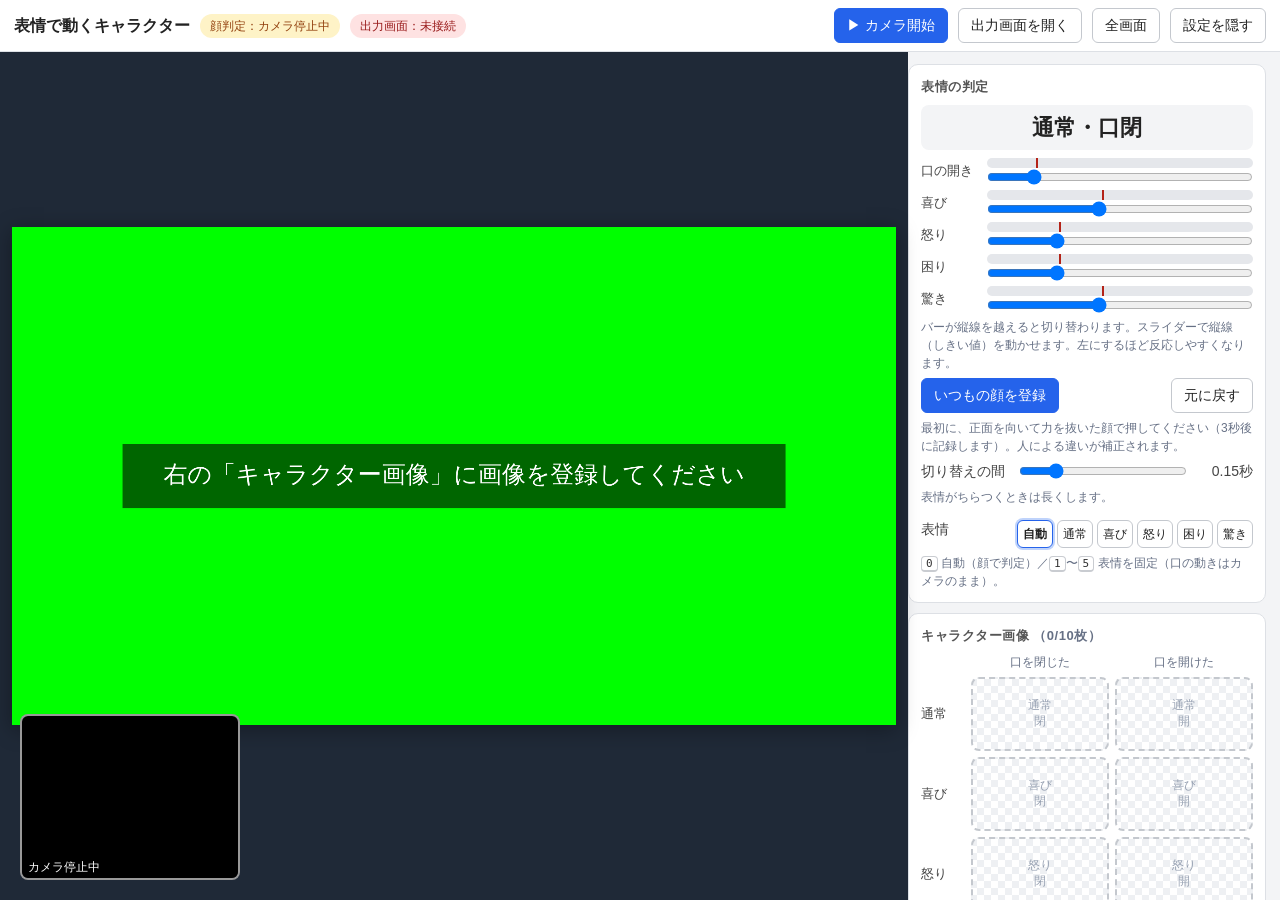
==== index.html @ 8675b038 "Add files via upload" ====
<!doctype html>
<html lang="ja">
<head>
<meta charset="utf-8">
<meta name="viewport" content="width=device-width, initial-scale=1">
<title>表情で動くキャラクター</title>
<link rel="icon" href="data:image/svg+xml,%3Csvg xmlns=%22http://www.w3.org/2000/svg%22 viewBox=%220 0 100 100%22%3E%3Ctext y=%22.9em%22 font-size=%2290%22%3E%F0%9F%99%82%3C/text%3E%3C/svg%3E">
<link rel="stylesheet" href="css/style.css">
<link rel="stylesheet" href="css/app.css">
</head>
<body>
<header>
  <h1>表情で動くキャラクター</h1>
  <span id="camStatus" class="pill wait">顔判定：準備中…</span>
  <span id="stageStatus" class="pill ng">出力画面：未接続</span>
  <span class="spacer"></span>
  <button id="btnCam" class="primary" disabled>▶ カメラ開始</button>
  <button id="btnOpenStage">出力画面を開く</button>
  <button id="btnFull" title="キャラクターだけを全画面表示（F）">全画面</button>
  <button id="btnPanel" title="右の設定を隠す／出す（H）">設定を隠す</button>
</header>

<main>
  <section id="stageWrap">
    <canvas id="cv" width="1920" height="1080"></canvas>
    <div id="monitor">
      <video id="video" playsinline muted></video>
      <div id="monLabel">カメラ停止中</div>
    </div>
    <div id="countdown" class="hide"></div>
  </section>

  <aside>
    <div class="card">
      <h2>表情の判定 <span class="muted" id="fps"></span></h2>
      <div id="now" class="now">—</div>
      <div id="meters"></div>
      <p class="note">バーが縦線を越えると切り替わります。スライダーで縦線（しきい値）を動かせます。左にするほど反応しやすくなります。</p>
      <div class="row"><button id="btnCalib" class="primary">いつもの顔を登録</button><span class="spacer"></span><button id="btnResetDetect">元に戻す</button></div>
      <p class="note">最初に、正面を向いて力を抜いた顔で押してください（3秒後に記録します）。人による違いが補正されます。</p>
      <div class="row"><label for="rngHold">切り替えの間</label><input id="rngHold" type="range" min="0" max="800" step="10"><output id="outHold"></output></div>
      <p class="note">表情がちらつくときは長くします。</p>
      <div class="row"><label>表情</label><div id="faceButtons" class="faces"></div></div>
      <p class="note"><kbd>0</kbd> 自動（顔で判定）／<kbd>1</kbd>〜<kbd>5</kbd> 表情を固定（口の動きはカメラのまま）。</p>
    </div>

    <div class="card" id="imgCard">
      <h2>キャラクター画像 <span id="imgCount" class="muted"></span></h2>
      <div id="slots" class="slots"></div>
      <div class="row"><button id="btnBulk" class="primary">画像をまとめて選ぶ</button><span class="spacer"></span><button id="btnSample">サンプル</button></div>
      <input id="fileBulk" type="file" accept="image/png,image/webp,image/jpeg" multiple hidden>
      <input id="fileOne" type="file" accept="image/png,image/webp,image/jpeg" hidden>
      <p class="note">枠をクリックして1枚ずつ選ぶか、ファイルを枠にドラッグします。ファイル名を <code>happy_open.png</code>・<code>喜び_開.png</code> のようにしておくと、「まとめて選ぶ」で10枚が自動で振り分けられます。背景が透明なPNGを、10枚とも同じ大きさで用意してください。</p>
      <div class="row"><button id="btnExport">キャラクターを書き出す</button><button id="btnImport">読み込む</button></div>
      <input id="fileImport" type="file" accept=".json,application/json" hidden>
      <p class="note">「しゃべるキャラクター」で書き出したファイルもそのまま読み込めます。</p>
    </div>

    <div class="card">
      <h2>表示</h2>
      <div class="row"><label>背景色</label>
        <div class="seg" id="bgButtons">
          <button data-bg="#00ff00"><i style="background:#00ff00"></i>緑</button>
          <button data-bg="#0000ff"><i style="background:#0000ff"></i>青</button>
          <button data-bg="#ff00ff"><i style="background:#ff00ff"></i>マゼンタ</button>
          <button data-bg="#ffffff"><i style="background:#ffffff"></i>白</button>
        </div>
      </div>
      <div class="row"><label for="rngX">左右</label><input id="rngX" type="range" min="-960" max="960" step="5"><output id="outX"></output></div>
      <div class="row"><label for="rngY">上下</label><input id="rngY" type="range" min="-540" max="540" step="5"><output id="outY"></output></div>
      <div class="row"><label for="rngScale">大きさ</label><input id="rngScale" type="range" min="0.2" max="2" step="0.01"><output id="outScale"></output></div>
      <div class="row"><label for="rngMotion">頭の動き</label><input id="rngMotion" type="range" min="0" max="1.5" step="0.05"><output id="outMotion"></output></div>
      <div class="row"><label class="check"><input id="chkBounce" type="checkbox"> 口を開けると少し弾む</label></div>
      <div class="row"><label class="check"><input id="chkMirror" type="checkbox"> 鏡のように動かす（カメラ映像を左右反転）</label></div>
      <div class="row"><span class="spacer"></span><button id="btnResetLayout">位置と大きさを元に戻す</button></div>
    </div>

    <div class="card">
      <h2>カメラ</h2>
      <div class="row"><label for="selCam">使うカメラ</label><select id="selCam"><option value="">標準のカメラ</option></select></div>
      <div class="row"><label class="check"><input id="chkMonitor" type="checkbox"> カメラ映像を左下に表示（<kbd>M</kbd>）</label></div>
      <p class="note">カメラの映像はこのパソコンの中だけで処理され、どこにも送られません。</p>
    </div>
  </aside>
</main>
<div id="toast" class="hide"></div>
<script src="js/common.js"></script>
<script src="js/detect.js"></script>
<script src="js/render.js"></script>
<script type="module" src="js/app.js"></script>
</body>
</html>
---- css/style.css ----
* { box-sizing: border-box; }
html, body { margin: 0; height: 100%; }
body { font: 14px/1.5 -apple-system, BlinkMacSystemFont, "Hiragino Sans", "Noto Sans JP", sans-serif; color: #222; background: #f3f4f6; display: flex; flex-direction: column; }
h1 { font-size: 16px; margin: 0; white-space: nowrap; }
h2 { font-size: 13px; margin: 0 0 8px; color: #555; letter-spacing: .04em; }
kbd { font: 11px ui-monospace, Menlo, monospace; background: #fff; border: 1px solid #c9ccd1; border-bottom-width: 2px; border-radius: 4px; padding: 0 4px; color: #333; }
button { font: inherit; padding: 6px 12px; border: 1px solid #c4c8ce; border-radius: 6px; background: #fff; color: #222; cursor: pointer; white-space: nowrap; }
button:hover { background: #f0f2f5; }
button:disabled { opacity: .5; cursor: default; }
button.primary { background: #2563eb; border-color: #2563eb; color: #fff; }
button.primary:hover { background: #1d4fd8; }
button.primary kbd { background: #1d4fd8; border-color: #6d9bf5; color: #fff; }
button.danger { color: #b42318; border-color: #e3b5b0; }
input[type=text], select, textarea { font: inherit; padding: 6px 8px; border: 1px solid #c4c8ce; border-radius: 6px; background: #fff; color: #222; }
textarea { resize: vertical; width: 100%; }
.spacer { flex: 1; }
.muted { color: #667085; }
.note { margin: 6px 0 0; font-size: 12px; color: #667085; }
code { background: #eef0f3; padding: 0 4px; border-radius: 4px; }

header { display: flex; align-items: center; gap: 10px; padding: 8px 14px; background: #fff; border-bottom: 1px solid #dde0e5; }
header .title { width: 200px; }
.pill { font-size: 12px; padding: 3px 10px; border-radius: 999px; white-space: nowrap; }
.pill.ok { background: #dcfce7; color: #166534; }
.pill.ng { background: #fee2e2; color: #991b1b; }
.pill.wait { background: #fef3c7; color: #92400e; }

main { flex: 1; min-height: 0; display: flex; }
#scriptPane { flex: 1; min-width: 0; overflow-y: auto; padding: 12px 14px 40px; }
aside { width: 372px; flex: none; overflow-y: auto; padding: 12px 14px 40px 0; }
.toolbar { display: flex; align-items: center; gap: 8px; margin-bottom: 10px; flex-wrap: wrap; }
#scriptPane > .toolbar:first-child { position: sticky; top: -12px; z-index: 5; background: #f3f4f6; padding: 12px 0 8px; margin: -12px 0 4px; }
.help { font-size: 12px; color: #667085; line-height: 2; }

.line { display: flex; align-items: flex-start; gap: 8px; padding: 8px; margin-bottom: 6px; background: #fff; border: 1px solid #dde0e5; border-left: 5px solid transparent; border-radius: 8px; }
.line.cursor { border-left-color: #2563eb; }
.line.playing { background: #fff7e0; border-color: #f2c94c; border-left-color: #f59e0b; }
.line .no { flex: none; width: 34px; height: 34px; padding: 0; border-radius: 50%; font-weight: 600; color: #555; }
.line.cursor .no { background: #2563eb; border-color: #2563eb; color: #fff; }
.line .thumb { flex: none; width: 46px; height: 46px; border-radius: 8px; background-color: #e8f3e6; background-repeat: no-repeat; border: 1px solid #dde0e5; }
.line .sels { flex: none; display: flex; flex-direction: column; gap: 4px; width: 96px; }
.line .sels select { width: 100%; }
.line textarea { flex: 1; min-height: 46px; line-height: 1.6; font-size: 15px; resize: none; overflow: hidden; }
.line .st { flex: none; width: 62px; font-size: 12px; text-align: center; padding-top: 12px; color: #98a2b3; }
.line .st.ok { color: #15803d; } .line .st.busy { color: #b45309; } .line .st.err { color: #b42318; cursor: help; }
.line .acts { flex: none; display: flex; gap: 4px; padding-top: 6px; }
.line .acts button { padding: 3px 8px; }
.line .acts .play { color: #2563eb; border-color: #9db8f5; }

.card { background: #fff; border: 1px solid #dde0e5; border-radius: 10px; padding: 12px; margin-bottom: 10px; }
.row { display: flex; align-items: center; gap: 8px; margin-top: 6px; }
.row > label:first-child { flex: none; width: 88px; color: #444; white-space: nowrap; }
.row input[type=range] { flex: 1; min-width: 0; }
.row select, .row input[type=text] { flex: 1; min-width: 0; }
.row output { flex: none; width: 56px; text-align: right; font-variant-numeric: tabular-nums; color: #444; }
.check { display: flex; align-items: center; gap: 4px; white-space: nowrap; }
.seg { display: flex; gap: 6px; flex: 1; }
.seg button { flex: 1; padding: 5px 4px; display: flex; align-items: center; justify-content: center; gap: 5px; }
.seg button i { width: 14px; height: 14px; border-radius: 3px; border: 1px solid rgba(0,0,0,.25); }
.seg button.on { border-color: #2563eb; box-shadow: 0 0 0 2px #bfd3fb; font-weight: 600; }
.preview { aspect-ratio: 16 / 9; border-radius: 6px; overflow: hidden; border: 1px solid #c4c8ce; background: #000; }
.preview iframe { width: 100%; height: 100%; border: 0; display: block; pointer-events: none; }
.faces { display: grid; grid-template-columns: repeat(3, 1fr); gap: 6px; margin-top: 8px; }
.faces button { padding: 4px; font-size: 12px; }
.faces button.on { border-color: #2563eb; box-shadow: 0 0 0 2px #bfd3fb; font-weight: 600; }

dialog { border: 0; border-radius: 12px; padding: 18px; width: min(640px, 90vw); box-shadow: 0 20px 60px rgba(0,0,0,.3); }
dialog::backdrop { background: rgba(0,0,0,.4); }
#toast { position: fixed; left: 50%; bottom: 24px; transform: translateX(-50%); background: #1f2937; color: #fff; padding: 10px 18px; border-radius: 8px; max-width: 80vw; z-index: 50; transition: opacity .3s; }
#toast.hide { opacity: 0; pointer-events: none; }
#toast.err { background: #b42318; }

/* --- Web版で追加 --- */
.slots { display: grid; grid-template-columns: 44px 1fr 1fr; gap: 6px; align-items: center; }
.slots .hd { font-size: 12px; color: #667085; text-align: center; }
.slots .emo { font-size: 13px; color: #444; }
.slot { position: relative; height: 74px; border: 2px dashed #c4c8ce; border-radius: 8px; cursor: pointer;
        background: repeating-conic-gradient(#eef0f3 0% 25%, #fff 0% 50%) 50% / 14px 14px; display: flex; align-items: center; justify-content: center; overflow: hidden; }
.slot:hover { border-color: #2563eb; }
.slot.has { border-style: solid; border-color: #9fc79a; }
.slot.drag, #imgCard.drag { outline: 3px solid #2563eb; outline-offset: 2px; }
.slot img { max-width: 100%; max-height: 100%; object-fit: contain; display: block; pointer-events: none; }
.slot .empty { font-size: 12px; color: #98a2b3; pointer-events: none; text-align: center; line-height: 1.3; }
.slot .del { position: absolute; top: 2px; right: 2px; padding: 0 5px; font-size: 11px; line-height: 16px; border-radius: 4px; background: rgba(255,255,255,.9); }
.slot .warn { position: absolute; left: 2px; bottom: 2px; font-size: 10px; background: #fef3c7; color: #92400e; padding: 0 4px; border-radius: 4px; pointer-events: none; }
.line .thumb { background-size: contain; background-position: center bottom; }
.faces { grid-template-columns: repeat(5, 1fr); }
.row > label.check:first-child { width: auto; }
.slot .empty { white-space: pre-line; }
---- css/app.css ----
/* 表情で動くキャラクター 追加分 */
#stageWrap { flex: 1; min-width: 0; position: relative; background: #1f2937; display: flex; align-items: center; justify-content: center; padding: 12px; }
#cv { max-width: 100%; max-height: 100%; aspect-ratio: 16 / 9; width: 100%; height: auto; display: block; box-shadow: 0 4px 20px rgba(0,0,0,.35); }
#stageWrap:fullscreen { padding: 0; background: #000; }
#stageWrap:fullscreen #monitor, #stageWrap:fullscreen #countdown { display: none; }
#monitor { position: absolute; left: 20px; bottom: 20px; width: 220px; border-radius: 8px; overflow: hidden; background: #000; border: 2px solid rgba(255,255,255,.6); }
#monitor video { width: 100%; display: block; aspect-ratio: 4 / 3; object-fit: cover; }
#monitor.mirror video { transform: scaleX(-1); }
#monitor.hide { display: none; }
#monLabel { position: absolute; left: 0; right: 0; bottom: 0; background: rgba(0,0,0,.6); color: #fff; font-size: 12px; padding: 2px 6px; }
#monLabel.lost { background: rgba(180,35,24,.85); }
#countdown { position: absolute; inset: 0; display: flex; align-items: center; justify-content: center; font-size: 120px; font-weight: 700; color: #fff; text-shadow: 0 4px 20px rgba(0,0,0,.6); pointer-events: none; background: rgba(0,0,0,.25); text-align: center; }
#countdown small { display: block; font-size: 28px; font-weight: 500; }
#countdown.hide { display: none; }
body.nopanel aside { display: none; }
.now { font-size: 22px; font-weight: 700; text-align: center; padding: 6px; border-radius: 8px; background: #f3f4f6; margin-bottom: 8px; }
.now.manual { background: #fef3c7; }
.mrow { display: grid; grid-template-columns: 58px 1fr; gap: 2px 8px; align-items: center; margin-top: 6px; }
.mrow .lb { font-size: 13px; color: #444; grid-row: span 2; }
.mrow.on .lb { color: #1d4fd8; font-weight: 700; }
.meter { position: relative; height: 10px; background: #e5e7eb; border-radius: 5px; overflow: hidden; }
.meter b { position: absolute; left: 0; top: 0; bottom: 0; background: #9db8f5; border-radius: 5px; }
.mrow.on .meter b { background: #2563eb; }
.meter i { position: absolute; top: -2px; bottom: -2px; width: 2px; background: #b42318; }
.mrow input[type=range] { width: 100%; margin: 0; height: 14px; }
.faces { display: grid; grid-template-columns: repeat(6, 1fr); gap: 4px; flex: 1; }
.faces button { padding: 4px 2px; font-size: 12px; }
.faces button.on { border-color: #2563eb; box-shadow: 0 0 0 2px #bfd3fb; font-weight: 600; }
.slot .empty { white-space: pre-line; }
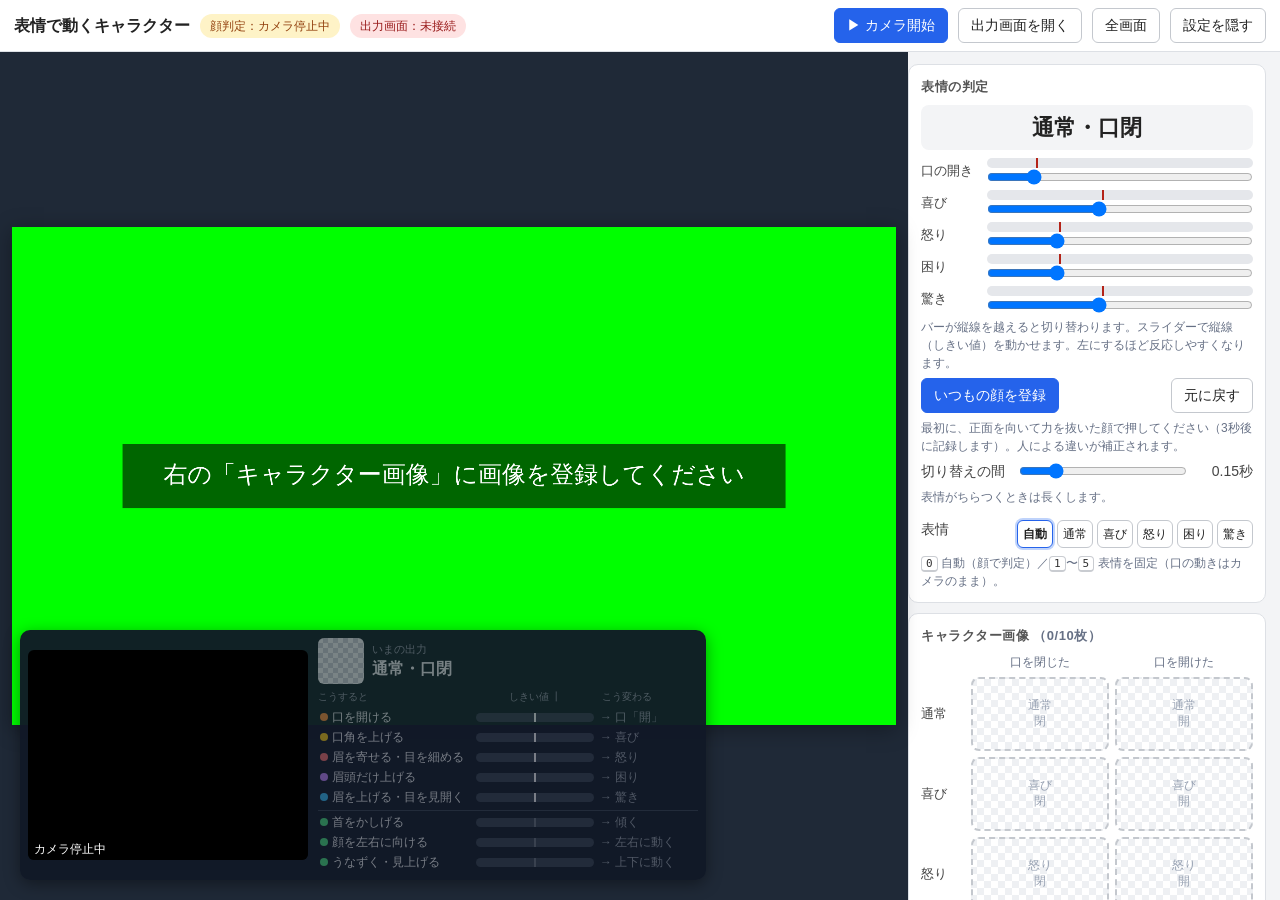
==== commit f83196f4: "Add files via upload" ====
--- a/index.html
+++ b/index.html
@@ -24,8 +24,19 @@
   <section id="stageWrap">
     <canvas id="cv" width="1920" height="1080"></canvas>
     <div id="monitor">
-      <video id="video" playsinline muted></video>
-      <div id="monLabel">カメラ停止中</div>
+      <div id="camBox">
+        <video id="video" playsinline muted></video>
+        <canvas id="ov"></canvas>
+        <div id="monLabel">カメラ停止中</div>
+      </div>
+      <div id="guide">
+        <div class="gh">
+          <div class="gthumb"><img id="gThumb" alt=""></div>
+          <div><small>いまの出力</small><b id="gNow">—</b></div>
+        </div>
+        <div class="gcap"><span>こうすると</span><span>しきい値 ┃</span><span>こう変わる</span></div>
+        <div id="gRows"></div>
+      </div>
     </div>
     <div id="countdown" class="hide"></div>
   </section>
@@ -78,7 +89,7 @@
     <div class="card">
       <h2>カメラ</h2>
       <div class="row"><label for="selCam">使うカメラ</label><select id="selCam"><option value="">標準のカメラ</option></select></div>
-      <div class="row"><label class="check"><input id="chkMonitor" type="checkbox"> カメラ映像を左下に表示（<kbd>M</kbd>）</label></div>
+      <div class="row"><label class="check"><input id="chkMonitor" type="checkbox"> カメラ映像とガイドを左下に表示（<kbd>M</kbd>）</label></div>
       <p class="note">カメラの映像はこのパソコンの中だけで処理され、どこにも送られません。</p>
     </div>
   </aside>
--- a/css/app.css
+++ b/css/app.css
@@ -3,12 +3,36 @@
 #cv { max-width: 100%; max-height: 100%; aspect-ratio: 16 / 9; width: 100%; height: auto; display: block; box-shadow: 0 4px 20px rgba(0,0,0,.35); }
 #stageWrap:fullscreen { padding: 0; background: #000; }
 #stageWrap:fullscreen #monitor, #stageWrap:fullscreen #countdown { display: none; }
-#monitor { position: absolute; left: 20px; bottom: 20px; width: 220px; border-radius: 8px; overflow: hidden; background: #000; border: 2px solid rgba(255,255,255,.6); }
-#monitor video { width: 100%; display: block; aspect-ratio: 4 / 3; object-fit: cover; }
-#monitor.mirror video { transform: scaleX(-1); }
+#monitor { position: absolute; left: 20px; bottom: 20px; display: flex; gap: 10px; align-items: stretch; padding: 8px; border-radius: 10px;
+           background: rgba(17,24,39,.96); color: #f3f4f6; box-shadow: 0 4px 16px rgba(0,0,0,.4); max-width: calc(100% - 40px); }
 #monitor.hide { display: none; }
+#camBox { position: relative; width: 280px; aspect-ratio: 4 / 3; flex: none; border-radius: 6px; overflow: hidden; background: #000; align-self: center; }
+#camBox video, #camBox canvas { position: absolute; inset: 0; width: 100%; height: 100%; object-fit: cover; display: block; }
+#monitor.mirror #camBox video, #monitor.mirror #camBox canvas { transform: scaleX(-1); }
 #monLabel { position: absolute; left: 0; right: 0; bottom: 0; background: rgba(0,0,0,.6); color: #fff; font-size: 12px; padding: 2px 6px; }
 #monLabel.lost { background: rgba(180,35,24,.85); }
+#guide { width: 380px; font-size: 12px; display: flex; flex-direction: column; gap: 3px; }
+#guide.off { opacity: .45; }
+.gh { display: flex; align-items: center; gap: 8px; margin-bottom: 2px; }
+.gh small { display: block; color: #9ca3af; font-size: 11px; }
+.gh b { font-size: 16px; }
+.gthumb { width: 46px; height: 46px; border-radius: 6px; background: repeating-conic-gradient(#d1d5db 0 25%, #f9fafb 0 50%) 0 0 / 10px 10px; overflow: hidden; flex: none; }
+.gthumb img { width: 100%; height: 100%; object-fit: cover; object-position: 50% 12%; display: block; }
+.gthumb img:not([src]) { visibility: hidden; }
+.gcap { display: grid; grid-template-columns: 150px 1fr 96px; gap: 6px; color: #9ca3af; font-size: 10px; }
+.gcap span:nth-child(2) { text-align: center; }
+.grow { display: grid; grid-template-columns: 150px 1fr 96px; gap: 6px; align-items: center; border-radius: 4px; padding: 1px 2px; }
+.grow .gd { white-space: nowrap; overflow: hidden; text-overflow: ellipsis; }
+.grow .gd i { display: inline-block; width: 8px; height: 8px; border-radius: 50%; margin-right: 4px; vertical-align: 0; }
+.grow .gb { position: relative; height: 9px; background: #374151; border-radius: 5px; overflow: hidden; }
+.grow .gb b { position: absolute; top: 0; bottom: 0; border-radius: 5px; opacity: .55; }
+.grow .gb u { position: absolute; top: -3px; bottom: -3px; width: 2px; background: #f9fafb; left: calc(50% - 1px); }
+.grow.pose .gb u { background: #6b7280; }
+.grow .gr { color: #9ca3af; white-space: nowrap; }
+.grow.on { background: rgba(255,255,255,.1); }
+.grow.on .gb b { opacity: 1; }
+.grow.on .gr { color: #fff; font-weight: 700; }
+.gsep { border-top: 1px solid #374151; margin: 3px 0 1px; }
 #countdown { position: absolute; inset: 0; display: flex; align-items: center; justify-content: center; font-size: 120px; font-weight: 700; color: #fff; text-shadow: 0 4px 20px rgba(0,0,0,.6); pointer-events: none; background: rgba(0,0,0,.25); text-align: center; }
 #countdown small { display: block; font-size: 28px; font-weight: 500; }
 #countdown.hide { display: none; }
